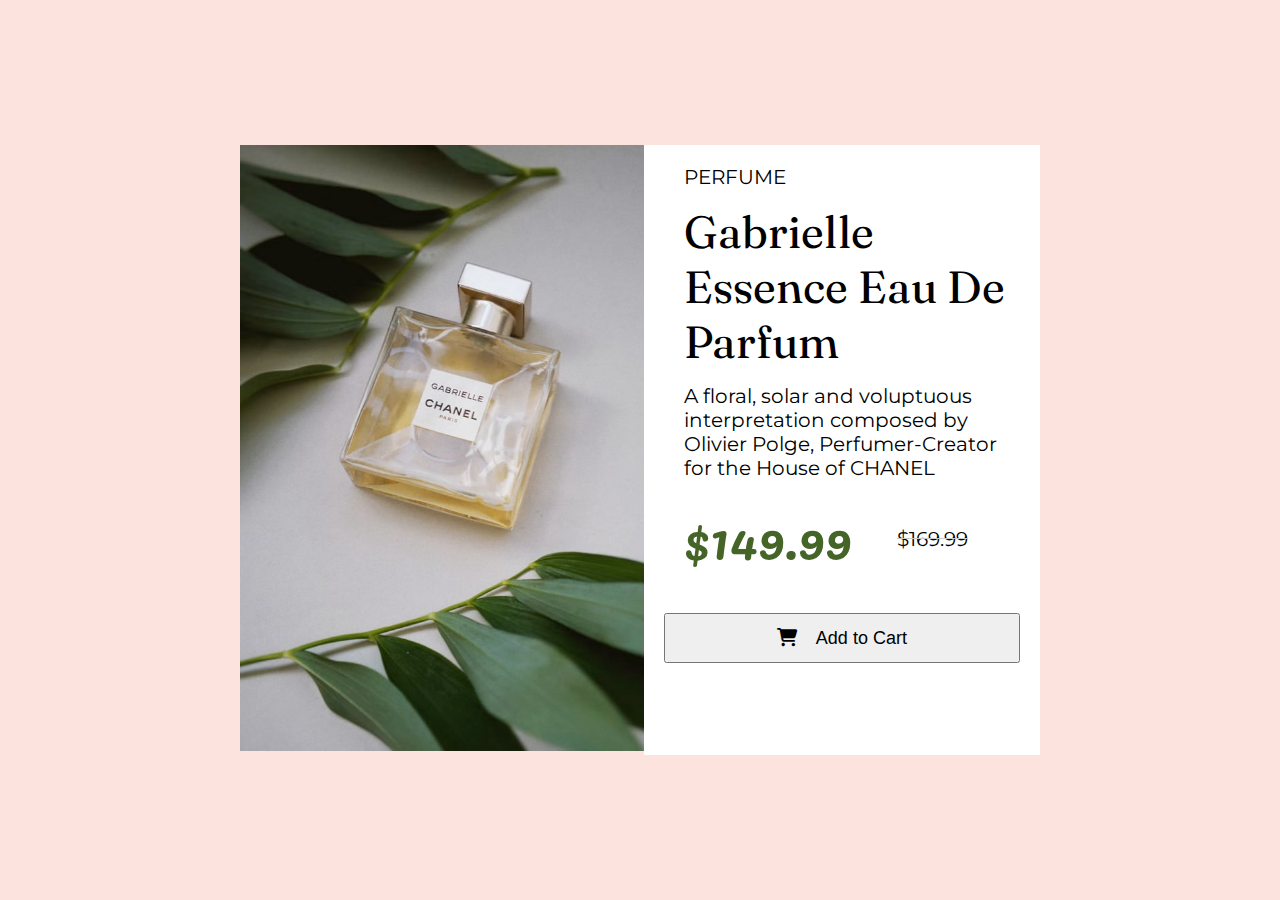
==== index.html @ 27190fec "renombrando .html" ====
<!DOCTYPE html>
<html lang="es">
<head>
    <meta charset="UTF-8">
    <meta name="viewport" content="width=device-width, initial-scale=1.0, maximum-scale=1.0, user-scalable=no">
    <title>Componente de tarjeta de vista previa de producto</title>
    <link href="https://cdn.jsdelivr.net/npm/bootstrap@5.3.2/dist/css/bootstrap.min.css" rel="stylesheet" integrity="sha384-T3c6CoIi6uLrA9TneNEoa7RxnatzjcDSCmG1MXxSR1GAsXEV/Dwwykc2MPK8M2HN" crossorigin="anonymous">
    <link rel="stylesheet" type="text/css" href="styles.css">
    <link rel="preconnect" href="https://fonts.googleapis.com" />
    <link rel="preconnect" href="https://fonts.gstatic.com" crossorigin />
    <link
        href="https://fonts.googleapis.com/css2?family=Fraunces:opsz,wght@9..144,700&family=Lobster&family=Roboto:wght@100&display=swap"
        rel="stylesheet" />
    <link rel="preconnect" href="https://fonts.googleapis.com" />
    <link rel="preconnect" href="https://fonts.gstatic.com" crossorigin />
    <link
        href="https://fonts.googleapis.com/css2?family=Fraunces:opsz,wght@9..144,700&family=Lobster&family=Montserrat:wght@100&family=Roboto:wght@100&display=swap"
        rel="stylesheet" />
    <link rel="preconnect" href="https://fonts.googleapis.com">
    <link rel="preconnect" href="https://fonts.gstatic.com" crossorigin>
    <link href="https://fonts.googleapis.com/css2?family=Pacifico&display=swap" rel="stylesheet">
    <link rel="stylesheet" href="https://cdnjs.cloudflare.com/ajax/libs/font-awesome/6.1.0/css/all.min.css">
</head>

<body>
    <div class="background">
        <div class="container">
            <div class="image">
                <img src="/Imagenes/image-product-desktop.jpg" alt="Imagen del producto">
            </div>
            <div class="content">
                <p class="monserrat">PERFUME</p>
                <p class="fraunces">Gabrielle Essence Eau De Parfum</p>
                <p class="monserrat">A floral, solar and voluptuous interpretation composed by Olivier Polge,
                     Perfumer-Creator for the House of CHANEL
                </p>
                <div class="prices">
                    <p class="pacifico">$149.99</p>
                    <p class="monserrat1">$169.99</p>
                </div>
                <button type="button" class="btn btn-success btn-lg">
                    <i class="fas fa-shopping-cart"></i> Add to Cart
                </button>
            </div>
        </div>
    </div>
</body>
</html>
---- styles.css ----
*{
    box-sizing: border-box;
}

body, html {
    height: 100%;
    margin: 0;
    padding: 0;
}

.background {
    min-height: 100vh;
    display: flex;
    justify-content: center;
    align-items: center;
    background-color: #FDE3DD;
}

.container {
    max-width: 800px;
    width: 100%; 
    box-sizing: border-box;
    display: flex;
}

.image {
    flex: 1.7;
    overflow: hidden;
}

.image img {
    width: 100%;
    max-height: 100%; 
    object-fit: cover;
}

.content {
    flex: 1.5;
    background-color: white;
    padding: 20px;
    box-sizing: border-box;
    display: flex;
    flex-direction: column;
}

.monserrat, .fraunces, .monserrat1, .pacifico {
    margin: 0;  
}

.monserrat {
    font-family: 'Montserrat', sans-serif;
    font-size: 20px;
    padding-left: 20px;
    margin-bottom: 15px; /* Añade espacio en la parte inferior */
}

.fraunces {
    font-family: 'Fraunces', sans-serif;
    font-size: 45px;
    padding-left: 20px;
    margin-bottom: 15px; 
}

.monserrat1 {
    font-family: 'Montserrat', sans-serif;
    font-size: 20px;
    margin-left: 45px;  
    margin-bottom: 15px;
    position: relative; 
}

.monserrat1::after {
    content: ""; 
    position: absolute;
    bottom: 50%;
    left: 0;
    right: 0;
    border-bottom: 1px solid #C9C9C8; 
}

.pacifico {
    font-family: 'Pacifico', cursive;
    font-size: 50px;
    padding-left: 20px;
    color: #456427; 
    margin-bottom: 15px; 
}

.prices {
    display: flex;  
    align-items: center;  
    margin-bottom: 15px; 
}

.btn {
    width: 100%;
    height: 50px; 
    font-size: 18px; 
}

.btn i {
    margin-right: 15px; 
}

@media (max-width: 780px) {
    .container {
        flex-direction: column; 
    }

    .image, .content {
        flex: auto; 
    }

    .image img {
        max-height: 50vh;
    }
}
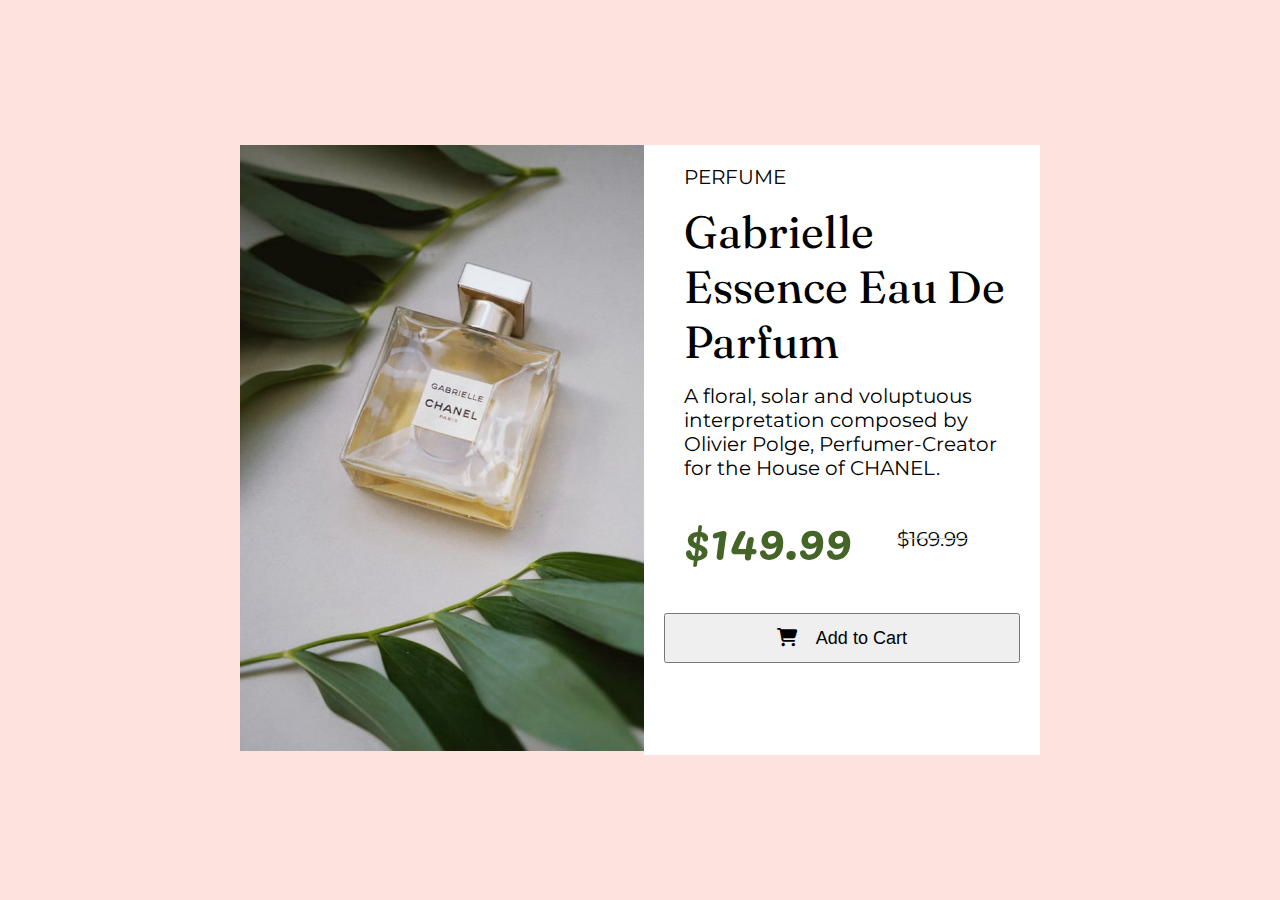
==== commit d3899780: "Pequeño cambio" ====
--- a/index.html
+++ b/index.html
@@ -32,7 +32,7 @@
                 <p class="monserrat">PERFUME</p>
                 <p class="fraunces">Gabrielle Essence Eau De Parfum</p>
                 <p class="monserrat">A floral, solar and voluptuous interpretation composed by Olivier Polge,
-                     Perfumer-Creator for the House of CHANEL
+                     Perfumer-Creator for the House of CHANEL.
                 </p>
                 <div class="prices">
                     <p class="pacifico">$149.99</p>
